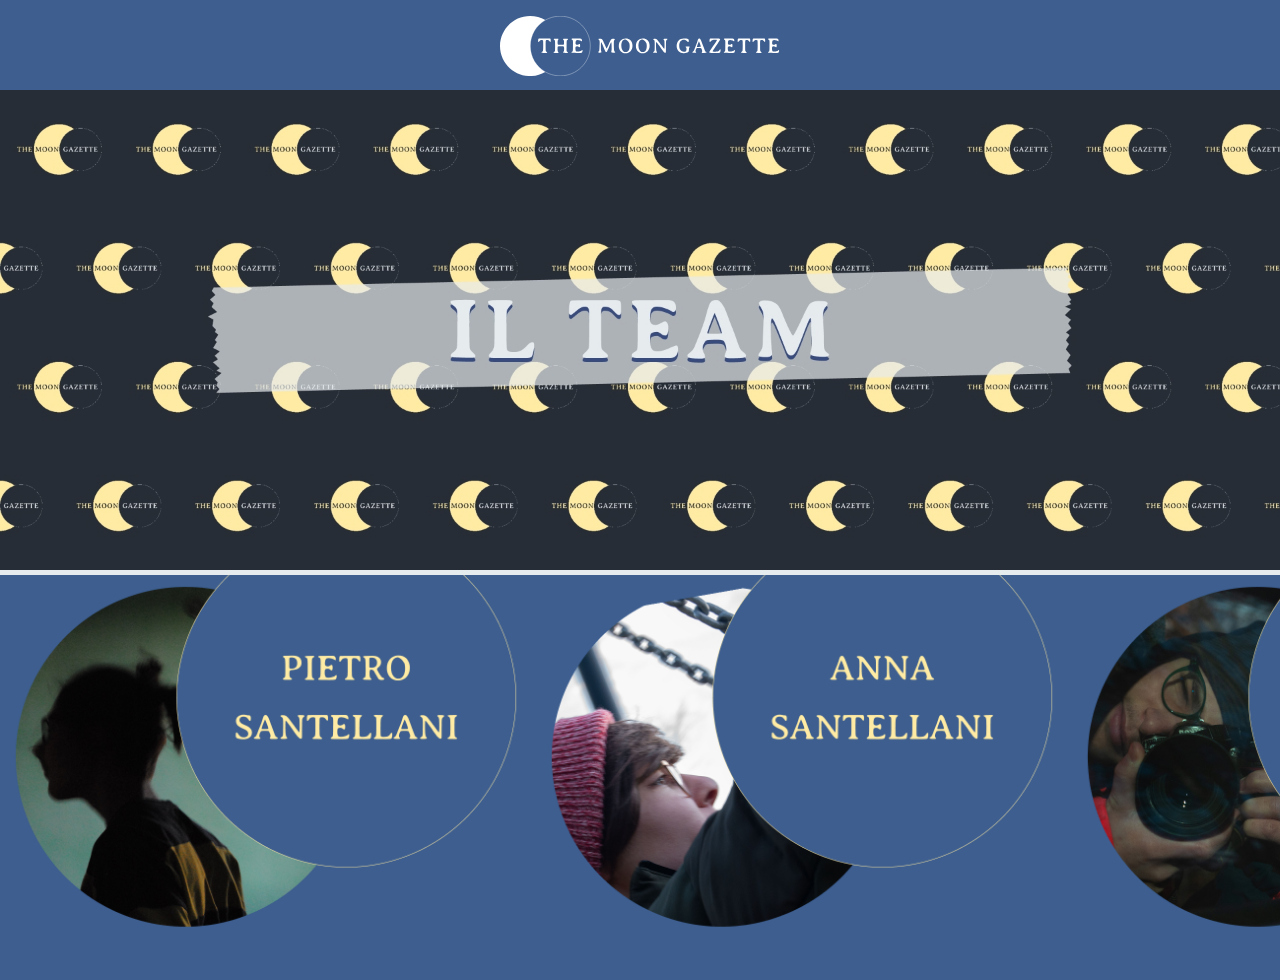
==== chi_siamo.html @ 4828844f "prontissimi-a-partire-forse" ====
<!DOCTYPE html>
<html>
    <head>
        <title>Download Numeri - The Moon Gazette</title>
    </head>

    <style>
        @import url('https://fonts.googleapis.com/css2?family=Averia+Serif+Libre:ital,wght@0,300;0,400;0,700;1,300;1,400;1,700&family=Josefin+Sans:ital,wght@0,100..700;1,100..700&display=swap');
    </style>

    <body style="margin: 0px; background-color: #E6EBEE; width: 100%;font-family: Averia Serif Libre;">
        <div style="height: 80px;background-color: #3D5E8F;margin: 0px; padding-top: 10px;">
            <a href="index.html"><img src="img/TheMoonGazzette_logo_-basso-lunapiccola-_vettoriale.svg" style="height: 60px;  margin: 0 auto; display: flex; justify-content: center; margin-top: 6px"></a>
            <link rel="icon" type="image/x-icon" href="img/TheMoonGazzette_FavICO-variante2.png">
        </div>
        
        <div>
            <img src="img/tmg_il-team.jpg" style="width: 100%;">
        </div>

        <div style="background-color: #3D5E8F; overflow-x: scroll; white-space: nowrap;">
                <img src="img/luna_pietrosantellani.png" style="height: 400px;">
                <img src="img/luna_annasantellani.png" style="height: 400px;">
                <img src="img/luna_gioelesilvestre.png" style="height: 400px;">
        </div>

    </body>
</html>
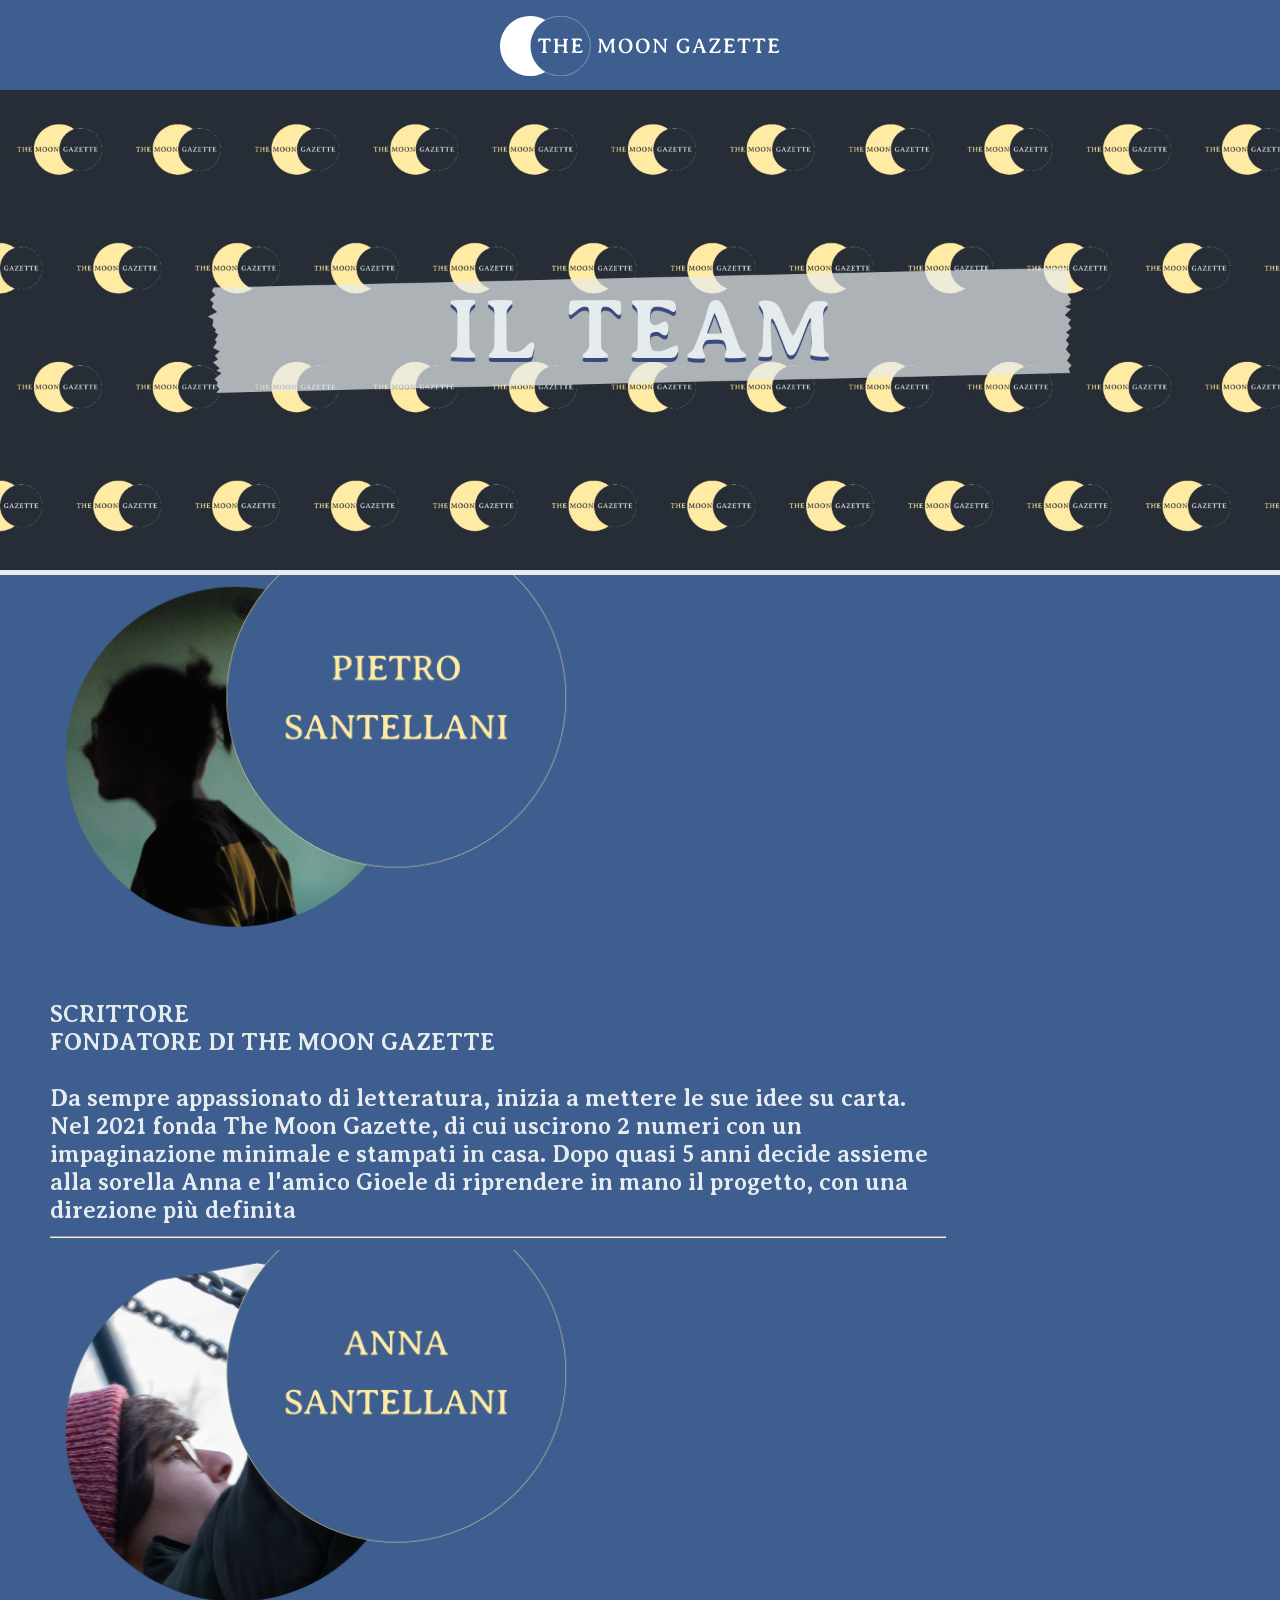
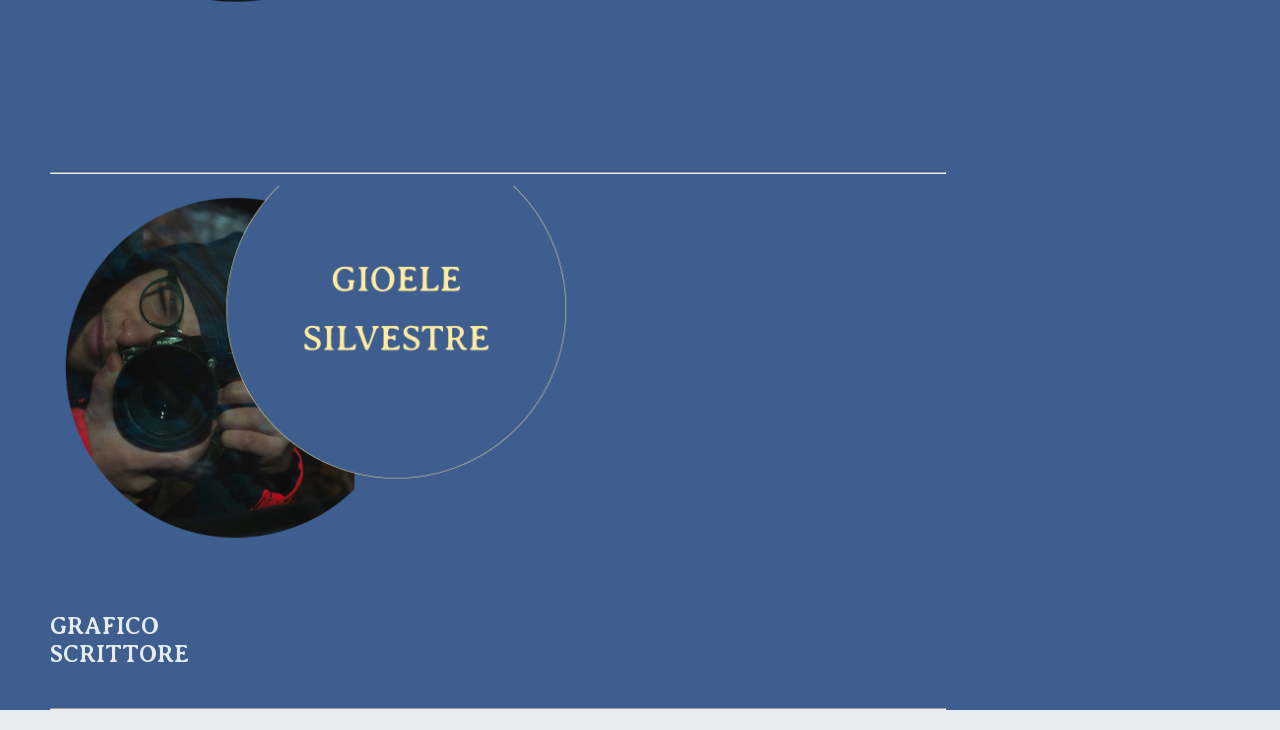
==== commit 907e0979: "tmg" ====
--- a/chi_siamo.html
+++ b/chi_siamo.html
@@ -18,11 +18,31 @@
             <img src="img/tmg_il-team.jpg" style="width: 100%;">
         </div>
 
-        <div style="background-color: #3D5E8F; overflow-x: scroll; white-space: nowrap;">
+        <div style="background-color: #3D5E8F;">
+            <div style="margin-left: 50px; width: 70%; color: #E6EBEE;">
                 <img src="img/luna_pietrosantellani.png" style="height: 400px;">
+                <h2>SCRITTORE
+                <br>FONDATORE DI THE MOON GAZETTE
+                <br>
+                <br>
+                <pr>Da sempre appassionato di letteratura, inizia a mettere le sue idee su carta. Nel 2021 fonda The Moon Gazette, di cui uscirono 2 numeri con un impaginazione minimale e stampati in casa. Dopo quasi 5 anni decide assieme alla sorella Anna e l'amico Gioele di riprendere in mano il progetto, con una direzione più definita</pr>
+                <hr style="color: #FFEBA3;">
                 <img src="img/luna_annasantellani.png" style="height: 400px;">
+                <h2>
+                <br>
+                <br>
+                <br>
+                <pr></pr>
+                <hr style="color: #FFEBA3;">
                 <img src="img/luna_gioelesilvestre.png" style="height: 400px;">
+                <h2>GRAFICO
+                <br>SCRITTORE
+                <br>
+                <br>
+                <pr></pr>
+                <hr style="color: #FFEBA3;">
+            </div>
         </div>
-
+        <script data-name="BMC-Widget" data-cfasync="false" src="https://cdnjs.buymeacoffee.com/1.0.0/widget.prod.min.js" data-id="themoongazette" data-description="Support me on Buy me a coffee!" data-message="" data-color="#FFEBA3" data-position="Right" data-x_margin="18" data-y_margin="18"></script>
     </body>
 </html>
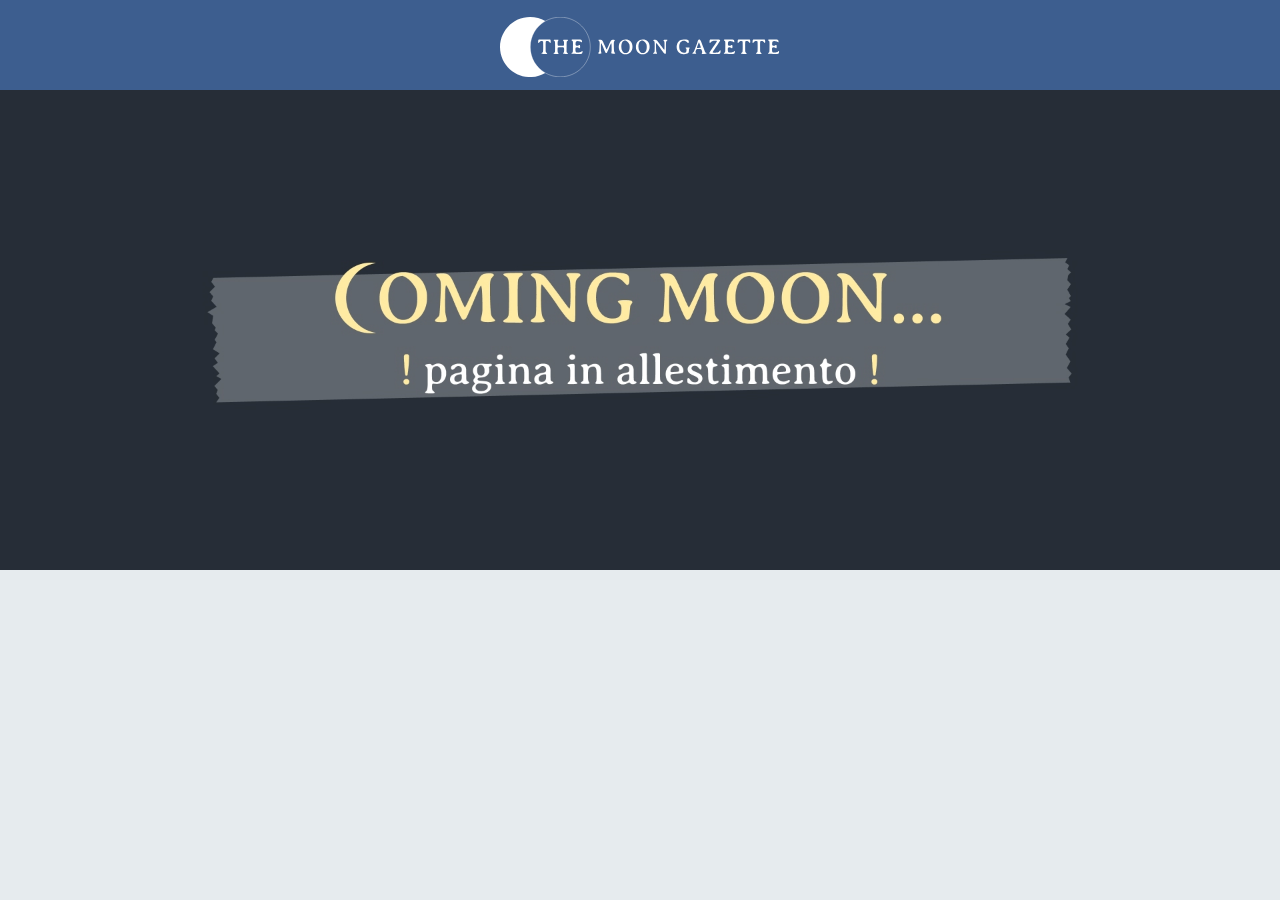
==== commit 0ea00745: "Sito2" ====
--- a/chi_siamo.html
+++ b/chi_siamo.html
@@ -8,12 +8,17 @@
         @import url('https://fonts.googleapis.com/css2?family=Averia+Serif+Libre:ital,wght@0,300;0,400;0,700;1,300;1,400;1,700&family=Josefin+Sans:ital,wght@0,100..700;1,100..700&display=swap');
     </style>
 
+    <meta name="viewport" content="width=device-width, initial-scale=1.0">
+
     <body style="margin: 0px; background-color: #E6EBEE; width: 100%;font-family: Averia Serif Libre;">
         <div style="height: 80px;background-color: #3D5E8F;margin: 0px; padding-top: 10px;">
-            <a href="index.html"><img src="img/TheMoonGazzette_logo_-basso-lunapiccola-_vettoriale.svg" style="height: 60px;  margin: 0 auto; display: flex; justify-content: center; margin-top: 6px"></a>
+            <a href="index.html"><img src="img/TheMoonGazzette_logo_-basso-lunapiccola-_vettoriale.svg" style="height: 60px;  margin: 0 auto; display: flex; justify-content: center; margin-top: 7px"></a>
             <link rel="icon" type="image/x-icon" href="img/TheMoonGazzette_FavICO-variante2.png">
         </div>
+
+        <img src="img/Coming-Moon.jpg" style="width: 100%;">
         
+        <!--
         <div>
             <img src="img/tmg_il-team.jpg" style="width: 100%;">
         </div>
@@ -44,5 +49,6 @@
             </div>
         </div>
         <script data-name="BMC-Widget" data-cfasync="false" src="https://cdnjs.buymeacoffee.com/1.0.0/widget.prod.min.js" data-id="themoongazette" data-description="Support me on Buy me a coffee!" data-message="" data-color="#FFEBA3" data-position="Right" data-x_margin="18" data-y_margin="18"></script>
+        -->
     </body>
 </html>
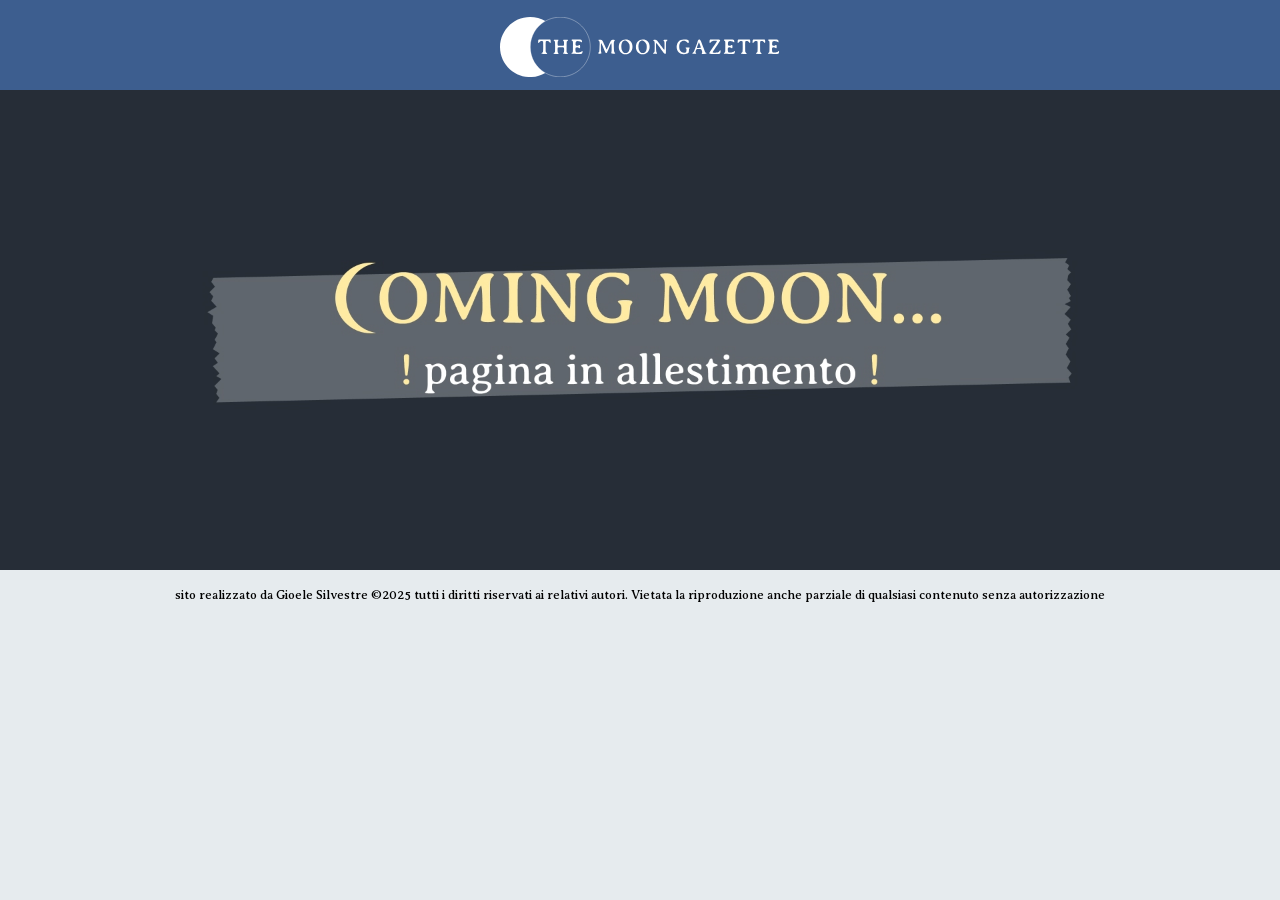
==== commit d764f117: "GoogleSearchVer" ====
--- a/chi_siamo.html
+++ b/chi_siamo.html
@@ -50,5 +50,7 @@
         </div>
         <script data-name="BMC-Widget" data-cfasync="false" src="https://cdnjs.buymeacoffee.com/1.0.0/widget.prod.min.js" data-id="themoongazette" data-description="Support me on Buy me a coffee!" data-message="" data-color="#FFEBA3" data-position="Right" data-x_margin="18" data-y_margin="18"></script>
         -->
+
+        <p style="font-size: 0.8em; text-align: center;">sito realizzato da Gioele Silvestre ©2025 tutti i diritti riservati ai relativi autori. Vietata la riproduzione anche parziale di qualsiasi contenuto senza autorizzazione</p>
     </body>
 </html>
